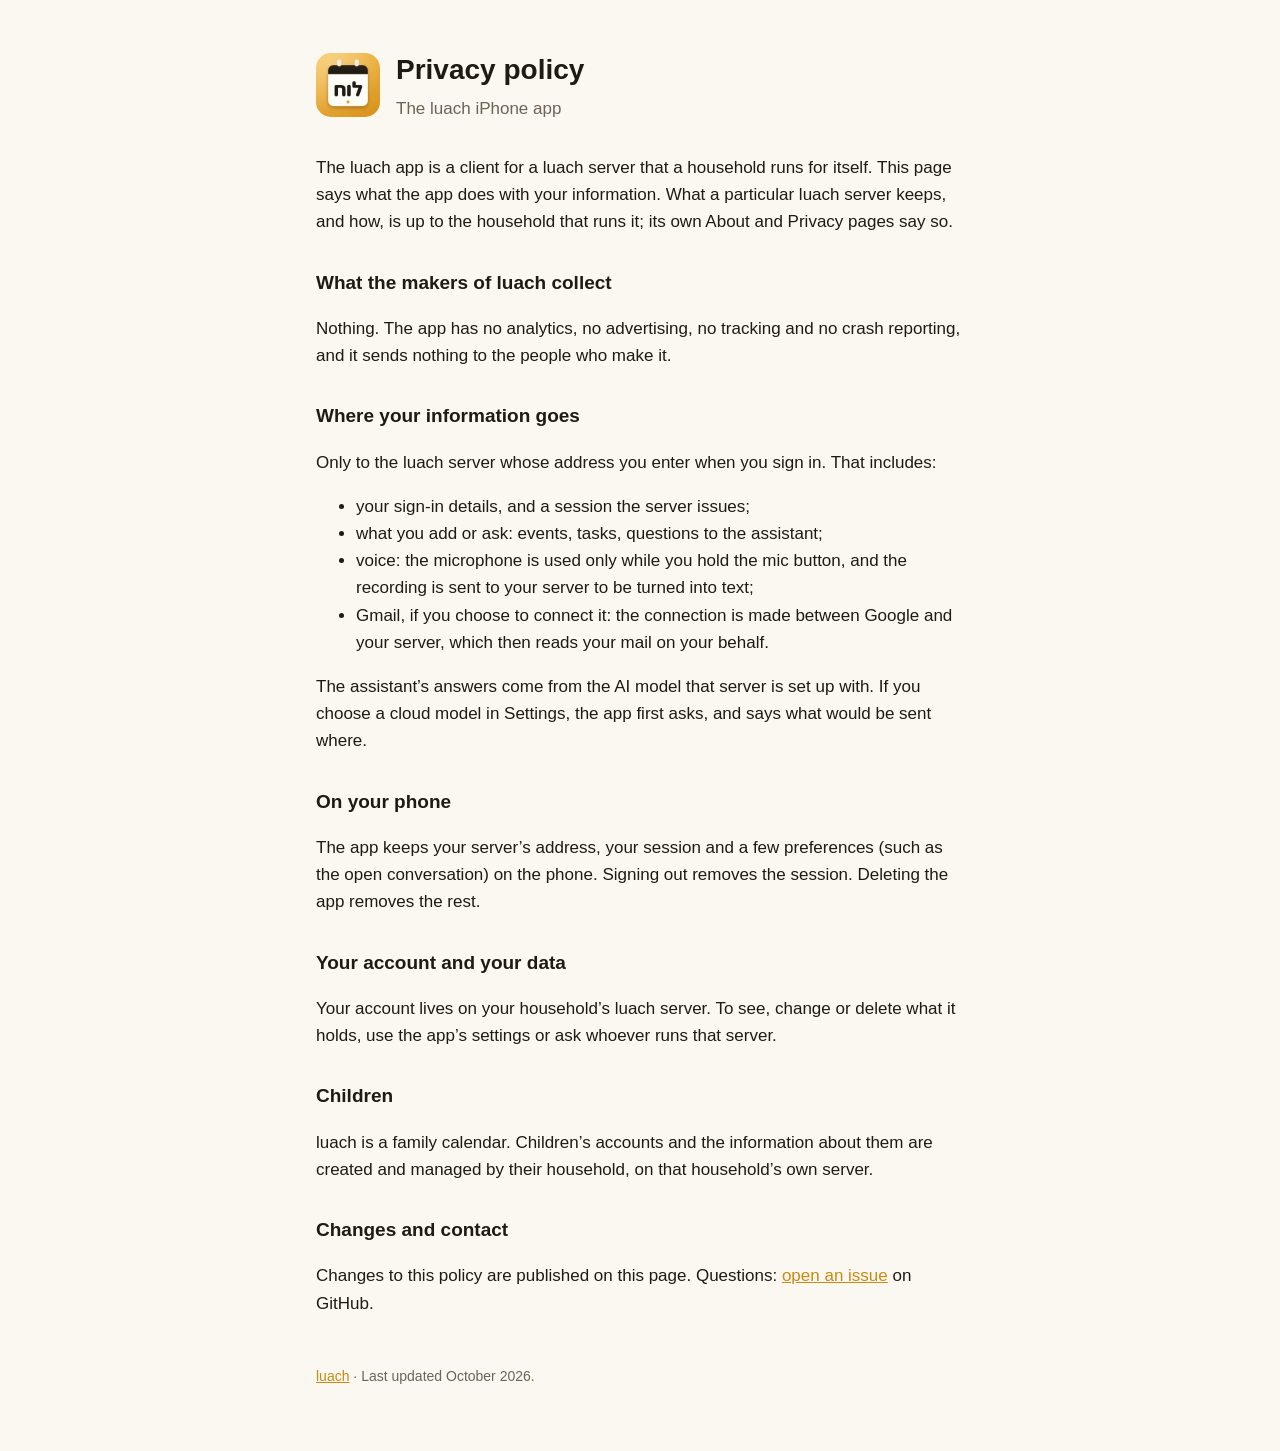
==== privacy/index.html @ 5b90cb68 "luach's site: what it is, and the iPhone app's privacy policy" ====
<!doctype html>
<html lang="en">
<head>
<meta charset="utf-8">
<meta name="viewport" content="width=device-width, initial-scale=1">
<title>luach · Privacy policy</title>
<link rel="icon" href="../logo.png">
<link rel="stylesheet" href="../style.css">
</head>
<body>
<main>
  <header>
    <img src="../logo.png" alt="">
    <div><h1>Privacy policy</h1><p>The luach iPhone app</p></div>
  </header>

  <p>The luach app is a client for a luach server that a household runs for itself. This page
  says what the app does with your information. What a particular luach server keeps, and how,
  is up to the household that runs it; its own About and Privacy pages say so.</p>

  <h2>What the makers of luach collect</h2>
  <p>Nothing. The app has no analytics, no advertising, no tracking and no crash reporting, and
  it sends nothing to the people who make it.</p>

  <h2>Where your information goes</h2>
  <p>Only to the luach server whose address you enter when you sign in. That includes:</p>
  <ul>
    <li>your sign-in details, and a session the server issues;</li>
    <li>what you add or ask: events, tasks, questions to the assistant;</li>
    <li>voice: the microphone is used only while you hold the mic button, and the recording is
    sent to your server to be turned into text;</li>
    <li>Gmail, if you choose to connect it: the connection is made between Google and your
    server, which then reads your mail on your behalf.</li>
  </ul>
  <p>The assistant’s answers come from the AI model that server is set up with. If you choose a
  cloud model in Settings, the app first asks, and says what would be sent where.</p>

  <h2>On your phone</h2>
  <p>The app keeps your server’s address, your session and a few preferences (such as the open
  conversation) on the phone. Signing out removes the session. Deleting the app removes the rest.</p>

  <h2>Your account and your data</h2>
  <p>Your account lives on your household’s luach server. To see, change or delete what it holds,
  use the app’s settings or ask whoever runs that server.</p>

  <h2>Children</h2>
  <p>luach is a family calendar. Children’s accounts and the information about them are created
  and managed by their household, on that household’s own server.</p>

  <h2>Changes and contact</h2>
  <p>Changes to this policy are published on this page. Questions:
  <a href="https://github.com/luach-app/luach/issues">open an issue</a> on GitHub.</p>

  <footer><a href="../">luach</a> · Last updated October 2026.</footer>
</main>
</body>
</html>
---- style.css ----
:root { --bg: #fbf8f1; --fg: #1f1b14; --muted: #6b6457; --accent: #c98a12; --card: #ffffff; --line: #e8e1d2; }
@media (prefers-color-scheme: dark) { :root { --bg: #17140f; --fg: #f3eee4; --muted: #a59d8e; --accent: #e8a93a; --card: #211d16; --line: #332d23; } }
* { box-sizing: border-box; }
body { margin: 0; background: var(--bg); color: var(--fg); font: 17px/1.6 -apple-system, BlinkMacSystemFont, "Segoe UI", Roboto, sans-serif; }
main { max-width: 680px; margin: 0 auto; padding: 48px 16px 64px; }
header { display: flex; align-items: center; gap: 16px; margin-bottom: 32px; }
header img { width: 64px; height: 64px; border-radius: 15px; }
header h1 { margin: 0; font-size: 28px; }
header p { margin: 2px 0 0; color: var(--muted); }
h2 { font-size: 19px; margin: 32px 0 8px; }
a { color: var(--accent); }
.card { background: var(--card); border: 1px solid var(--line); border-radius: 14px; padding: 4px 20px; }
footer { margin-top: 48px; color: var(--muted); font-size: 14px; }
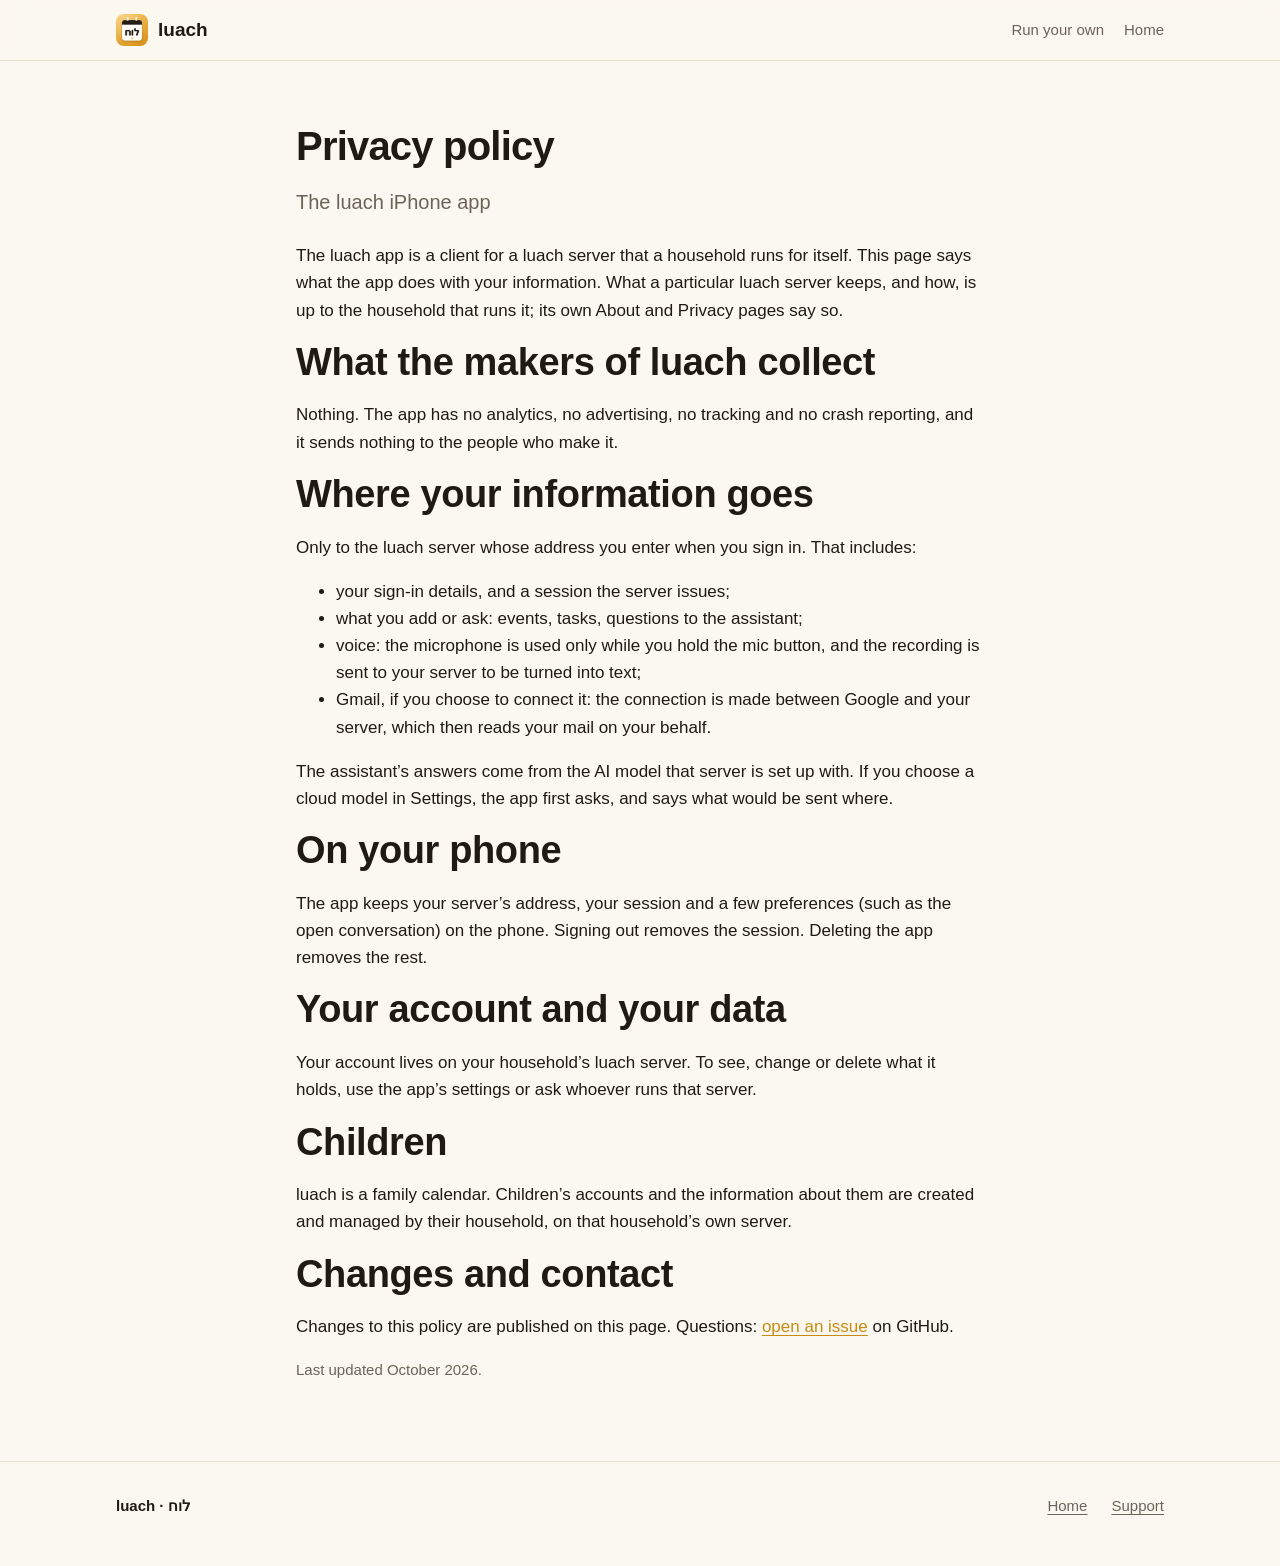
==== commit 6cc9a3a4: "A welcoming home page: how it works, screenshots, what it does, careful by design, run your own, que" ====
--- a/privacy/index.html
+++ b/privacy/index.html
@@ -8,11 +8,16 @@
 <link rel="stylesheet" href="../style.css">
 </head>
 <body>
-<main>
-  <header>
-    <img src="../logo.png" alt="">
-    <div><h1>Privacy policy</h1><p>The luach iPhone app</p></div>
-  </header>
+<header class="top">
+  <div class="wrap">
+    <a class="brand" href="../"><img src="../logo.png" alt="">luach</a>
+    <nav><a href="../#run">Run your own</a><a href="../">Home</a></nav>
+  </div>
+</header>
+<section>
+<main class="narrow">
+  <h1 style="font-size:40px">Privacy policy</h1>
+  <p class="lede">The luach iPhone app</p>
 
   <p>The luach app is a client for a luach server that a household runs for itself. This page
   says what the app does with your information. What a particular luach server keeps, and how,
@@ -49,9 +54,11 @@
 
   <h2>Changes and contact</h2>
   <p>Changes to this policy are published on this page. Questions:
-  <a href="https://github.com/luach-app/luach/issues">open an issue</a> on GitHub.</p>
+  <a href="https://github.com/luach-app/luach-app.github.io/issues">open an issue</a> on GitHub.</p>
 
-  <footer><a href="../">luach</a> · Last updated October 2026.</footer>
+  <p class="note">Last updated October 2026.</p>
 </main>
+</section>
+<footer><div class="wrap"><span class="tag">luach · לוח</span><a href="../">Home</a><a href="https://github.com/luach-app/luach-app.github.io/issues">Support</a></div></footer>
 </body>
 </html>
--- a/style.css
+++ b/style.css
@@ -1,13 +1,98 @@
-:root { --bg: #fbf8f1; --fg: #1f1b14; --muted: #6b6457; --accent: #c98a12; --card: #ffffff; --line: #e8e1d2; }
-@media (prefers-color-scheme: dark) { :root { --bg: #17140f; --fg: #f3eee4; --muted: #a59d8e; --accent: #e8a93a; --card: #211d16; --line: #332d23; } }
+:root {
+  --bg: #fbf8f1; --bg-2: #f4eee1; --fg: #1f1b14; --muted: #6b6457; --accent: #c98a12; --accent-ink: #1a1400;
+  --accent-soft: #f6e6c2; --card: #ffffff; --line: #e8e1d2; --shadow: 0 1px 2px rgb(31 27 20 / 6%), 0 8px 24px rgb(31 27 20 / 6%);
+}
+@media (prefers-color-scheme: dark) {
+  :root { --bg: #17140f; --bg-2: #1d1913; --fg: #f3eee4; --muted: #a59d8e; --accent: #e8a93a; --accent-ink: #1a1400;
+          --accent-soft: #3a2e17; --card: #211d16; --line: #332d23; --shadow: 0 1px 2px rgb(0 0 0 / 30%), 0 8px 24px rgb(0 0 0 / 25%); }
+}
 * { box-sizing: border-box; }
-body { margin: 0; background: var(--bg); color: var(--fg); font: 17px/1.6 -apple-system, BlinkMacSystemFont, "Segoe UI", Roboto, sans-serif; }
-main { max-width: 680px; margin: 0 auto; padding: 48px 16px 64px; }
-header { display: flex; align-items: center; gap: 16px; margin-bottom: 32px; }
-header img { width: 64px; height: 64px; border-radius: 15px; }
-header h1 { margin: 0; font-size: 28px; }
-header p { margin: 2px 0 0; color: var(--muted); }
-h2 { font-size: 19px; margin: 32px 0 8px; }
-a { color: var(--accent); }
-.card { background: var(--card); border: 1px solid var(--line); border-radius: 14px; padding: 4px 20px; }
-footer { margin-top: 48px; color: var(--muted); font-size: 14px; }
+html { scroll-behavior: smooth; }
+body { margin: 0; background: var(--bg); color: var(--fg); font: 17px/1.6 -apple-system, BlinkMacSystemFont, "Segoe UI", Roboto, "Helvetica Neue", sans-serif; -webkit-font-smoothing: antialiased; }
+a { color: var(--accent); text-decoration-thickness: 1px; text-underline-offset: 3px; }
+img { max-width: 100%; display: block; }
+.wrap { max-width: 1080px; margin: 0 auto; padding: 0 16px; }
+.narrow { max-width: 720px; margin: 0 auto; padding: 0 16px; }
+
+/* Top bar */
+.top { position: sticky; top: 0; z-index: 10; background: color-mix(in srgb, var(--bg) 88%, transparent); backdrop-filter: saturate(1.4) blur(10px); border-bottom: 1px solid var(--line); }
+.top .wrap { display: flex; align-items: center; gap: 20px; height: 60px; }
+.brand { display: flex; align-items: center; gap: 10px; color: var(--fg); text-decoration: none; font-weight: 700; font-size: 19px; }
+.brand img { width: 32px; height: 32px; border-radius: 8px; }
+.top nav { margin-left: auto; display: flex; gap: 20px; font-size: 15px; }
+.top nav a { color: var(--muted); text-decoration: none; }
+.top nav a:hover { color: var(--fg); }
+@media (max-width: 640px) { .top nav a.hide-sm { display: none; } }
+
+/* Hero */
+.hero { padding: 72px 0 40px; background: radial-gradient(1200px 500px at 70% -10%, var(--accent-soft), transparent 70%); }
+.hero .wrap { display: grid; grid-template-columns: 1.1fr 0.9fr; gap: 48px; align-items: center; }
+@media (max-width: 860px) { .hero .wrap { grid-template-columns: 1fr; } .hero { padding-top: 48px; } }
+.eyebrow { display: inline-block; font-size: 14px; font-weight: 600; color: var(--accent); background: var(--accent-soft); padding: 4px 12px; border-radius: 999px; margin-bottom: 16px; }
+h1 { font-size: clamp(36px, 5.5vw, 56px); line-height: 1.08; letter-spacing: -0.02em; margin: 0 0 18px; }
+.lede { font-size: 20px; color: var(--muted); margin: 0 0 24px; }
+.claims { list-style: none; padding: 0; margin: 0 0 28px; display: grid; gap: 10px; }
+.claims li { padding-left: 30px; position: relative; }
+.claims li::before { content: ""; position: absolute; left: 0; top: 6px; width: 18px; height: 18px; border-radius: 6px; background: var(--accent); mask: url("data:image/svg+xml,%3Csvg xmlns='http://www.w3.org/2000/svg' viewBox='0 0 20 20'%3E%3Cpath d='M8 13.2 4.8 10l-1.4 1.4L8 16l9-9-1.4-1.4z'/%3E%3C/svg%3E") center/contain no-repeat; }
+.cta { display: flex; flex-wrap: wrap; gap: 12px; align-items: center; }
+.btn { display: inline-flex; align-items: center; gap: 8px; padding: 12px 20px; border-radius: 12px; font-weight: 600; text-decoration: none; border: 1px solid var(--line); color: var(--fg); background: var(--card); }
+.btn.primary { background: var(--accent); color: var(--accent-ink); border-color: transparent; }
+.btn:hover { filter: brightness(1.04); }
+.trust { margin-top: 22px; font-size: 14px; color: var(--muted); }
+
+/* Phones */
+.phones { position: relative; height: 560px; }
+.phone { position: absolute; width: 230px; border-radius: 34px; overflow: hidden; border: 8px solid #1f1b14; box-shadow: var(--shadow); background: #000; }
+.phone img { width: 100%; }
+.phone.a { left: 8%; top: 0; transform: rotate(-4deg); z-index: 2; }
+.phone.b { right: 6%; top: 46px; transform: rotate(5deg); }
+@media (max-width: 860px) { .phones { height: 480px; } .phone { width: 200px; } .phone.a { left: 4%; } .phone.b { right: 4%; } }
+@media (max-width: 460px) { .phones { height: 420px; } .phone { width: 170px; } }
+
+/* Sections */
+section { padding: 64px 0; }
+section.alt { background: var(--bg-2); }
+h2 { font-size: clamp(28px, 3.6vw, 38px); line-height: 1.15; letter-spacing: -0.01em; margin: 0 0 12px; }
+.sub { color: var(--muted); font-size: 18px; margin: 0 0 36px; max-width: 680px; }
+.steps { display: grid; grid-template-columns: repeat(3, 1fr); gap: 20px; }
+@media (max-width: 760px) { .steps { grid-template-columns: 1fr; } }
+.step { background: var(--card); border: 1px solid var(--line); border-radius: 18px; padding: 22px; box-shadow: var(--shadow); }
+.step .n { width: 30px; height: 30px; border-radius: 999px; background: var(--accent-soft); color: var(--accent); font-weight: 700; display: grid; place-items: center; margin-bottom: 12px; }
+.step h3, .card h3 { margin: 0 0 6px; font-size: 18px; }
+.step p, .card p { margin: 0; color: var(--muted); font-size: 16px; }
+.say { font-style: italic; color: var(--fg); }
+.cards { display: grid; grid-template-columns: repeat(3, 1fr); gap: 16px; }
+@media (max-width: 860px) { .cards { grid-template-columns: repeat(2, 1fr); } }
+@media (max-width: 520px) { .cards { grid-template-columns: 1fr; } }
+.card { background: var(--card); border: 1px solid var(--line); border-radius: 16px; padding: 20px; }
+.card .ico { font-size: 22px; margin-bottom: 8px; }
+
+/* Gallery */
+.gallery { display: flex; gap: 18px; overflow-x: auto; padding: 8px 4px 20px; scroll-snap-type: x mandatory; }
+.gallery figure { margin: 0; flex: 0 0 220px; scroll-snap-align: start; }
+.gallery img { border-radius: 26px; border: 6px solid #1f1b14; box-shadow: var(--shadow); }
+.gallery figcaption { text-align: center; color: var(--muted); font-size: 15px; margin-top: 10px; }
+
+/* Two columns */
+.split { display: grid; grid-template-columns: 1fr 1fr; gap: 40px; align-items: start; }
+@media (max-width: 860px) { .split { grid-template-columns: 1fr; } }
+.check { list-style: none; padding: 0; margin: 0; display: grid; gap: 14px; }
+.check li { background: var(--card); border: 1px solid var(--line); border-radius: 14px; padding: 14px 16px; }
+.check b { display: block; margin-bottom: 2px; }
+.check span { color: var(--muted); font-size: 16px; }
+ol.run { margin: 0; padding-left: 22px; display: grid; gap: 12px; }
+ol.run li::marker { color: var(--accent); font-weight: 700; }
+code, pre { font: 14px/1.5 ui-monospace, SFMono-Regular, Menlo, Consolas, monospace; }
+pre { background: #1f1b14; color: #f3eee4; border-radius: 12px; padding: 14px 16px; overflow-x: auto; margin: 10px 0 0; }
+:not(pre) > code { background: var(--accent-soft); padding: 1px 6px; border-radius: 6px; }
+.note { color: var(--muted); font-size: 15px; margin-top: 18px; }
+
+/* FAQ */
+details { background: var(--card); border: 1px solid var(--line); border-radius: 14px; padding: 14px 18px; margin-bottom: 10px; }
+summary { cursor: pointer; font-weight: 600; }
+details p { color: var(--muted); margin: 10px 0 2px; }
+
+footer { border-top: 1px solid var(--line); padding: 32px 0 48px; color: var(--muted); font-size: 15px; }
+footer .wrap { display: flex; flex-wrap: wrap; gap: 12px 24px; align-items: center; }
+footer .tag { color: var(--fg); font-weight: 600; margin-right: auto; }
+footer a { color: var(--muted); }
